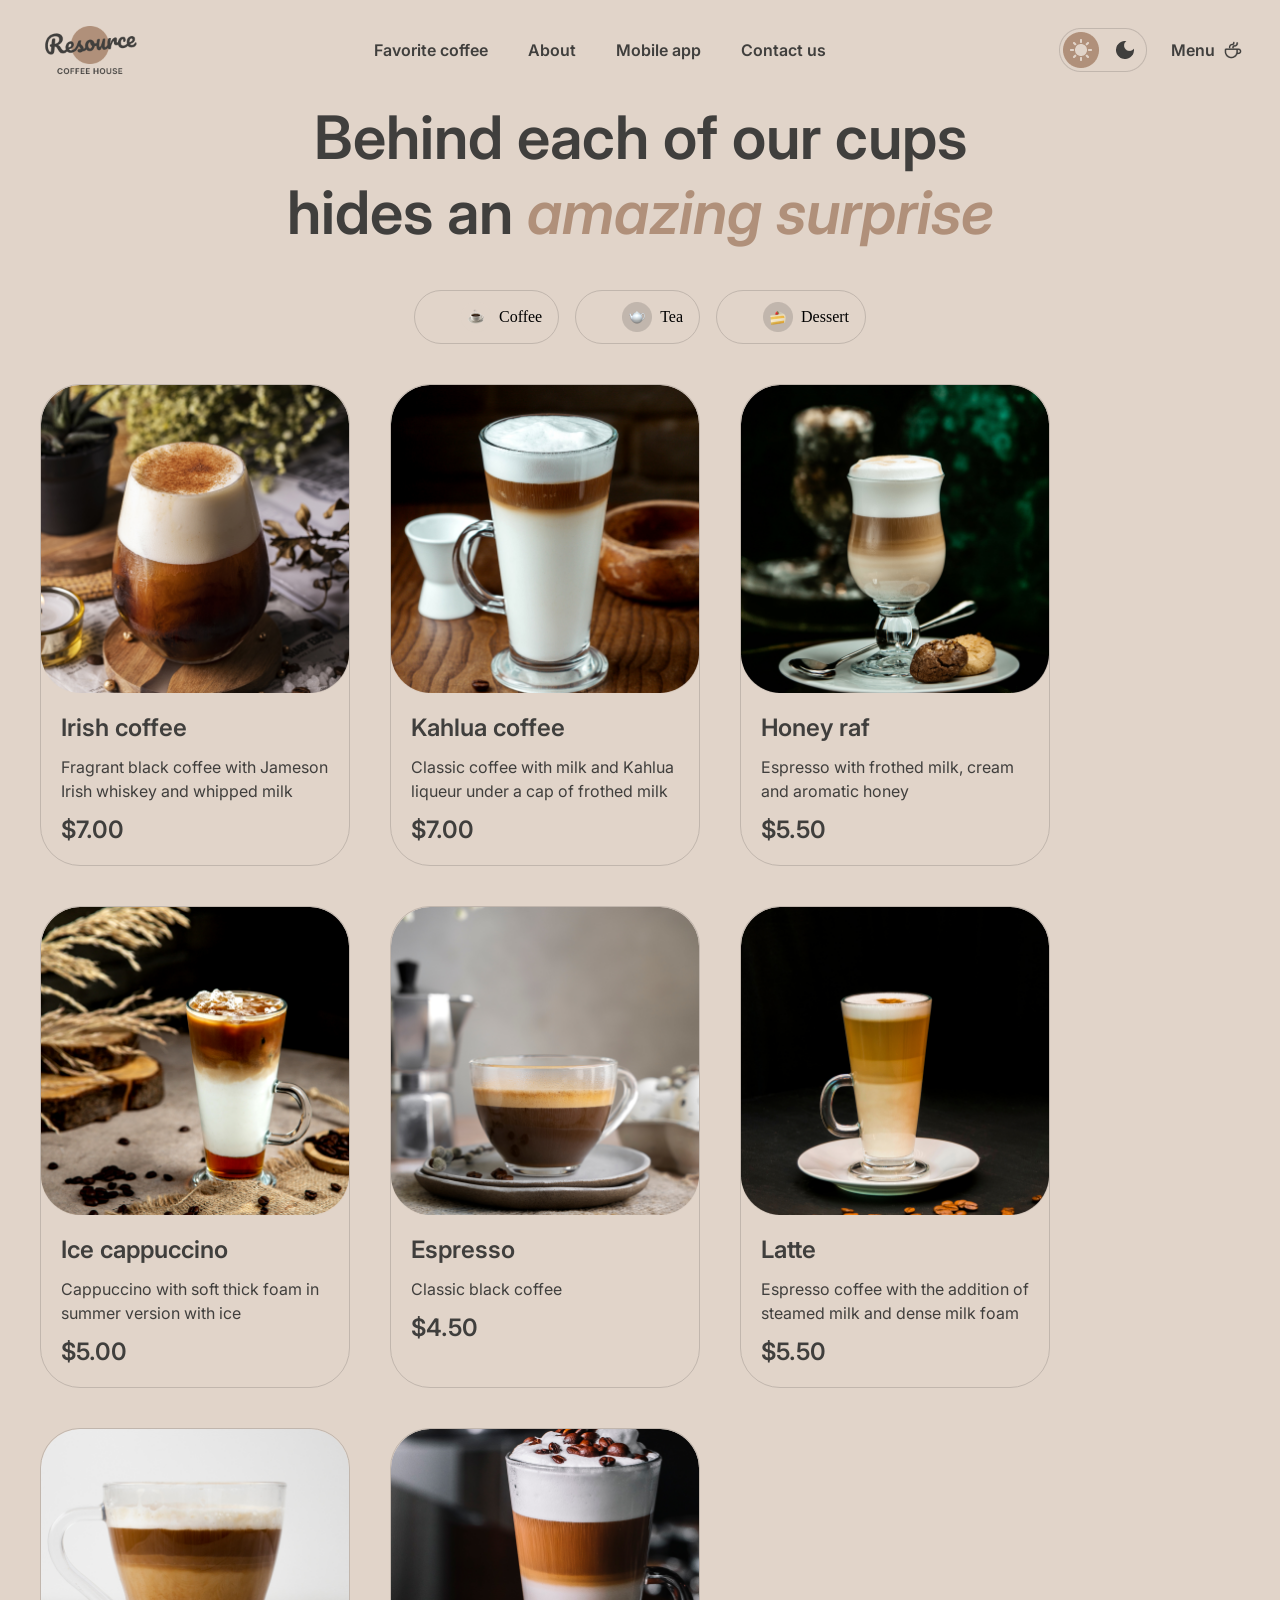
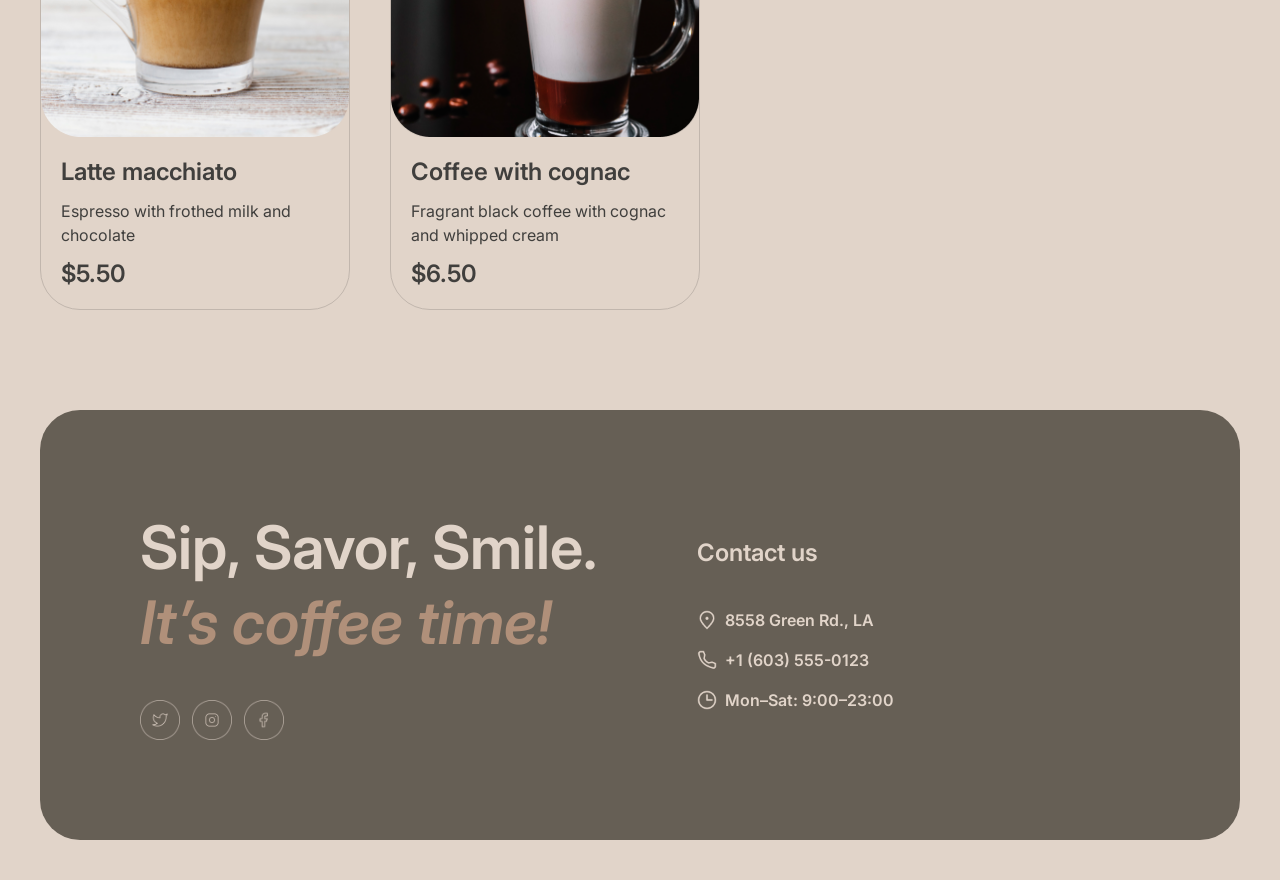
==== menu.html @ 3b25b88a "feat: menu page" ====
<!DOCTYPE html>
<html lang="en">
<head>
    <meta charset="UTF-8">
    <meta name="viewport" content="width=device-width, initial-scale=1.0">
    <title>Coffee House</title>
    <link rel="stylesheet" href="style.css">
    <link rel="preconnect" href="https://fonts.googleapis.com">
    <link rel="preconnect" href="https://fonts.gstatic.com" crossorigin>
    <link href="https://fonts.googleapis.com/css2?family=Inter:ital,opsz,wght@0,14..32,100..900;1,14..32,100..900&display=swap" rel="stylesheet">
</head>
<body>
    <div class="container">
    <header class="header">
            <a class="logo" href="index.html">
                <img src="assets/logo.png" alt="logo Coffee House">
            </a>
            <nav class="nav">
                <ul class="nav-list">
                    <li class="nav-item"><a class="item-link" href="#favorite_coffee">Favorite coffee</a></li>
                    <li class="nav-item"><a class="item-link" href="#about">About</a></li>
                    <li class="nav-item"><a class="item-link" href="#mobile app">Mobile app</a></li>
                    <li class="nav-item"><a class="item-link" href="#contact us">Contact us</a></li>
                </ul>
            </nav>
            <div class="header-actions">
                <button class="theme-button">
                    <img src="assets/Theme switch.png">
                </button>

                <a class="menu-link" href="menu.html">
                <p>Menu</p>
                <img src="assets/coffee-cup.png">
                </a>
            </div>
            
    </header>
    <main class="coffee-menu">
        <h2>
            Behind each of our cups<br> hides an <em>amazing surprise</em>
        </h2>
        <div class="menu-tabs">
            <button class="menu-tab active"><img src="assets/coffee.png" alt="">Coffee</button>
            <button class="menu-tab"><img src="assets/tea.png" alt="">Tea</button>
            <button class="menu-tab"><img src="assets/dessert.png" alt="">Dessert</button>
        </div>
        <div class="coffee-flex">
            <article class="coffee-item">
                <img src="assets/Irish coffee.png" alt="">
                <div class="coffee-item-content">
                    <h3>Irish coffee</h3>
                    <p>Fragrant black coffee with Jameson Irish whiskey and whipped milk</p>
                    <span>$7.00</span>
                </div>
            </article>
            <article class="coffee-item">
                  <img src="assets/Kahlua coffee.png" alt="">
                <div class="coffee-item-content">
                    <h3>Kahlua coffee</h3>
                    <p>Classic coffee with milk and Kahlua liqueur under a cap of frothed milk</p>
                    <span>$7.00</span>
                </div>
            </article>
            <article class="coffee-item">
                  <img src="assets/Honey raf.png" alt="">
                <div class="coffee-item-content">
                    <h3>Honey raf</h3>
                    <p>Espresso with frothed milk, cream and aromatic honey</p>
                    <span>$5.50</span>
                </div>
            </article>
            <article class="coffee-item">
                  <img src="assets/Ice cappuccino.png" alt="">
                <div class="coffee-item-content">
                    <h3>Ice cappuccino</h3>
                    <p>Cappuccino with soft thick foam in summer version with ice</p>
                    <span>$5.00</span>
                </div>
            </article>
            <article class="coffee-item">
                  <img src="assets/Espresso.png" alt="">
                <div class="coffee-item-content">
                    <h3>Espresso</h3>
                    <p>Classic black coffee</p>
                    <span>$4.50</span>
                </div>
            </article>
            <article class="coffee-item">
                  <img src="assets/Latte.png" alt="">
                <div class="coffee-item-content">
                    <h3>Latte</h3>
                    <p>Espresso coffee with the addition of steamed milk and dense milk foam</p>
                    <span>$5.50</span>
                </div>
            </article>
            <article class="coffee-item">
                  <img src="assets/Latte macchiato.png" alt="">
                <div class="coffee-item-content">
                    <h3>Latte macchiato</h3>
                    <p>Espresso with frothed milk and chocolate</p>
                    <span>$5.50</span>
                </div>
            </article>
            <article class="coffee-item">
                  <img src="assets/Coffee with cognac.png" alt="">
                <div class="coffee-item-content">
                    <h3>Coffee with cognac</h3>
                    <p>Fragrant black coffee with cognac and whipped cream</p>
                    <span>$6.50</span>
                </div>
            </article>
        </div>
    </main>
    <footer class="footer">
        <div class="footer-content">
            <div class="footer-social">
                <h2>
                    Sip, Savor, Smile.<br> <em>It’s coffee time!</em>
                </h2>
                 <div class="social-links">
                   <a href=""><img src="assets/twitter.png" alt=""></a>
                   <a href=""><img src="assets/instagram.png" alt=""></a>
                   <a href=""><img src="assets/facebook.png" alt=""></a>

                 </div>

            </div>
            <div class="footer-contact">
                <h3>Contact us</h3>
                <div class="contact">
                    <a href=""><img src="assets/pin-alt.png" alt="" target="_blank">8558 Green Rd.,  LA</a>
                    <a href="tel:+16035550123"><img src="assets/phone.png" alt="">+1 (603) 555-0123</a>
                    <div class="footer-hours"><img src="assets/clock.png" alt="">Mon–Sat: 9:00–23:00</div>
                </div>
            </div>
        </div>
    </footer>
    </div>
</body>
</html>
---- style.css ----
*,
*::before,
*::after {
  box-sizing: border-box;
  margin: 0;
  padding: 0;
}
a {
    text-decoration: none; color: inherit;
}
ul {
    list-style: none;
}
img {
    max-width: 100%;  display: block;
}
button {
    font: inherit; cursor: pointer; border: none; background: none;
}
html {
    scroll-behavior: smooth;
}

body {
    margin: 0;
    background-color: #E1D4C9;
}

.container {
    max-width: 1440px;
    margin: 0 auto;
}

.header {
    display: flex;
    justify-content: space-between;

    width: 94%;

    margin: 20px 40px 20px 40px;

    color: #403F3D;
    font-family: "Inter", sans-serif;
    font-size: 16px;
    font-weight: 600;
    line-height: 150%;

}

.logo {
    width: 100px;
    height: 60px;
}

.nav {
    display: flex;
    align-items: center;
}

.nav-list {
    display: flex;
    align-items: center;
    gap: 40px;
}

.header-actions {
    display: flex;
    gap: 24px;

}

.menu-link {
    display: flex;
    justify-content: center;
    align-items: center;
    gap: 8px;
}

.menu-link img {
    width: 20px;
    height: 20px;
}

.hero {
    background-image: url(assets/hero-banner.png);
    background-size: contain;
    background-position: center;
    background-repeat: no-repeat;

    border-radius: 40px;

    padding: 100px;
    margin-left: 40px;
    margin-right: 40px;
}

.hero-content {
    display: flex;
    flex-direction: column;
    width: 530px;
    gap: 40px;

    font-family: "Inter", sans-serif;

}

h1 {
    font-size: 72px;
    font-weight: 600;
    line-height:  105%;
    color: #E1D4C9;

}

em {
    color: #B0907A;
    font-style: italic;
}

.hero-text {
    font-size: 16px;
    font-weight: 400;
    line-height:  150%;
    color: #E1D4C9;
    font-family: "Inter", sans-serif;

}

.hero-button {
    width: 200px;
    height: 64px;

    border-radius: 100px;

    background-color: #E1D4C9;

    display: flex;
    justify-content: center;
    align-items: center;

    font-family: "Inter", sans-serif;
    font-size: 16px;
    font-weight: 600;
    line-height:  150%;
    
    counter-reset: #403F3D ;
}

.favorite {
    padding: 0 40px;
    margin-top: 100px;
    font-family: "Inter", sans-serif;
}

.favorite h2 {
    font-size: 60px;
    font-weight: 600;
    line-height: 125%;
    
    text-align: center;

    color: #403F3D;;
}

.favorite-slider {
    display: flex;
    justify-content: center;
    align-items: center;

    margin: 0 auto;
    position: relative;


}

.slider-button {
    position: absolute;

    border: 1px solid #665F55;
    border-radius: 100px;
    color: #665F55;

    cursor: pointer;

    width: 60px;
    height: 60px;
}

.slider-button-left {
    left: 0;
}

.slider-button-right {
    right: 0;
}

.coffee-card {
    display: flex;
    justify-content: center;
    align-items: center;
    flex-direction: column;
    gap: 16px;

    text-align: center;

    width: 480px;


}


.coffee-card img {
    width: 480px;
    height: auto;
}

.coffee-text {
    font-size: 16px;
    font-weight: 400;
    line-height:  150%;
    color: #403F3D;
}

.coffee-card h3, .coffee-price {
    font-size: 24px;
    font-weight: 600;
    line-height:  125%;
    color: #403F3D;
}

.coffee-price {
    font-size: 24px;
    font-weight: 600;
    line-height:  125%;
    color: #403F3D;
}

.slider-pagination {
    display: flex;
    justify-content: center;
    gap: 12px;

    margin-top: 40px;
}

.pagination-item {
    display: block;
    
    width: 40px;
    height: 4px;

    border-radius: 100px;

    background-color: #C1B6AD;
}

.pagination-item.active {
    background-color: #665F55;
}

.about {
    margin: 100px 40px 100px 40px;

}

.about h2 {
    font-size: 60px;
    font-weight: 600;
    line-height: 125%;
    font-family: "Inter", sans-serif;
    color: #403F3D;
    letter-spacing: 1.5px;

    text-align: center;
}

.about-images {
    display: grid;
    grid-template-columns: 1fr 1fr;
    gap: 40px;
}

.about-column {
    display: flex;
    flex-direction: column;
    gap: 40px;
}

.about-column img {
    display: block;

    width: 100%;

    border-radius: 20px;

    object-fit: cover;
}

.mobile-app {

    margin: 0 40px;
    

    display: flex;
    align-items: center;
    flex-wrap: wrap;
 
    
    gap: 100px;
}

.mobile-app-content {
    max-width: 630px;

    display: flex;
    flex-direction: column;
    gap: 40px;
}

.mobile-app h2 {
    font-size: 60px;
    font-weight: 600;
    line-height: 125%;
    font-family: "Inter", sans-serif;
    color: #403F3D;
}

.mobile-app p {
    font-size: 16px;
    font-weight: 400;
    line-height:  150%;
    color: #403F3D;
    font-family: "Inter", sans-serif;
}

.app-buttons {
    display: flex;
    gap: 20px;
}

.app-buttons img {
    width: 200px;
}

.mobile-app-image {
    width: 630px;
    height: auto;


}
.mobile-app-image img {
    width: 630px;
    height: auto;
}

.footer {
    margin: 100px 40px 40px 40px;
    padding: 100px;

    background-color: #665F55;
    border-radius: 40px;

    color: #E1D4C9;
}

.footer-content {
    display: flex;
    align-items: center;
    gap: 100px;
}

.footer-social {
    display: flex;
    flex-direction: column;
    gap: 40px;
}

.footer-social h2 {
    font-size: 60px;
    font-weight: 600;
    line-height: 125%;
    font-family: "Inter", sans-serif;
    color: #E1D4C9;

}
.social-links{
    display: flex;
    gap: 12px;
}

.social-links img {
    width: 40px;
    height: auto;
}

.footer-contact {
    display: flex;
    flex-direction: column;
    gap: 40px;

    
}

.contact {
    display: flex;
    flex-direction: column;
    gap: 16px;

    font-family: "Inter", sans-serif;
    font-size: 16px;
    font-weight: 600;
    line-height:  150%;
}

.footer-contact a {
    display: flex;
    align-items: center;
    gap: 8px;
}

.footer-hours {
    display: flex;
    align-items: center;
    gap: 8px;
}

.contact img {
    width: 20px;
    height: auto;
}

.footer-contact h3 {
    font-size: 24px;
    font-weight: 600;
    line-height:  125%;
    font-family: "Inter", sans-serif;
}

.coffee-menu {
    margin: 0 40px 100px 40px;
    display: flex;
    flex-direction: column;
    gap: 40px;
}

.coffee-menu h2 {
    font-size: 60px;
    font-weight: 600;
    line-height: 125%;
    font-family: "Inter", sans-serif;
    color: #403F3D;

    text-align: center;
}

.menu-tabs {
    display: flex;
    justify-content: center;
    align-items: center;
    gap: 16px;
}

.menu-tab {
    display: flex;
    align-items: center;
    gap: 8px;

    border: 1px solid #C1B6AD;
    border-radius: 100px;
    padding: 11px 16px 11px 46px;
}

.coffee-flex {
    display: flex;
    flex-wrap: wrap;
    gap: 40px;
}

.coffee-item {
    max-width: 310px;

    border: 1px solid #C1B6AD;
    border-radius: 40px;

    overflow: hidden;
}

.coffee-item img {
    display: block;

    width: 310px;
    height: auto;

    object-fit: cover;
}


.coffee-item h3 {
    font-size: 24px;
    font-weight: 600;
    line-height:  125%;
    font-family: "Inter", sans-serif;
    color: #403F3D;
}

.coffee-item p {
    font-size: 16px;
    font-weight: 400;
    line-height:  150%;
    color: #403F3D;
    font-family: "Inter", sans-serif;
}

.coffee-item span {
    font-size: 24px;
    font-weight: 600;
    line-height:  125%;
    color: #403F3D;
    font-family: "Inter", sans-serif;
}

.coffee-item-content {
    display: flex;
    flex-direction: column;
    gap: 12px;

    margin: 20px;
}
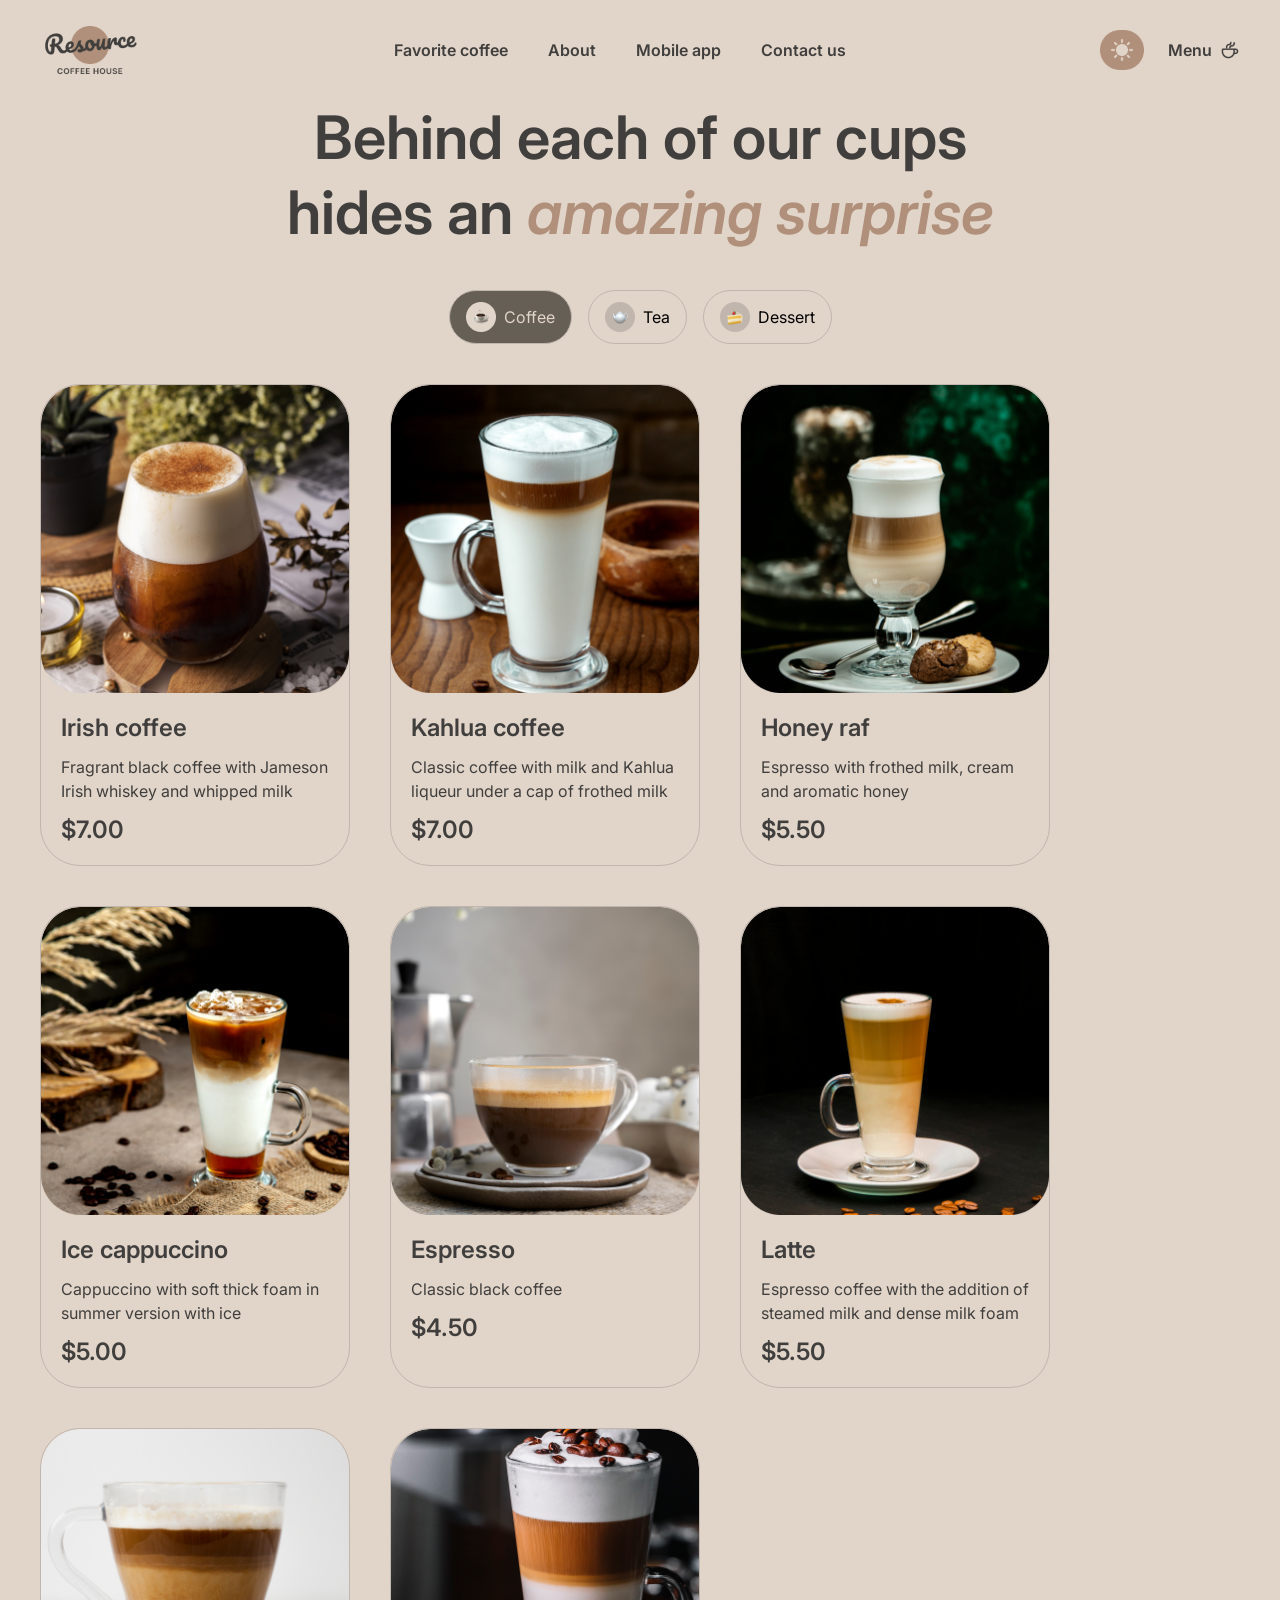
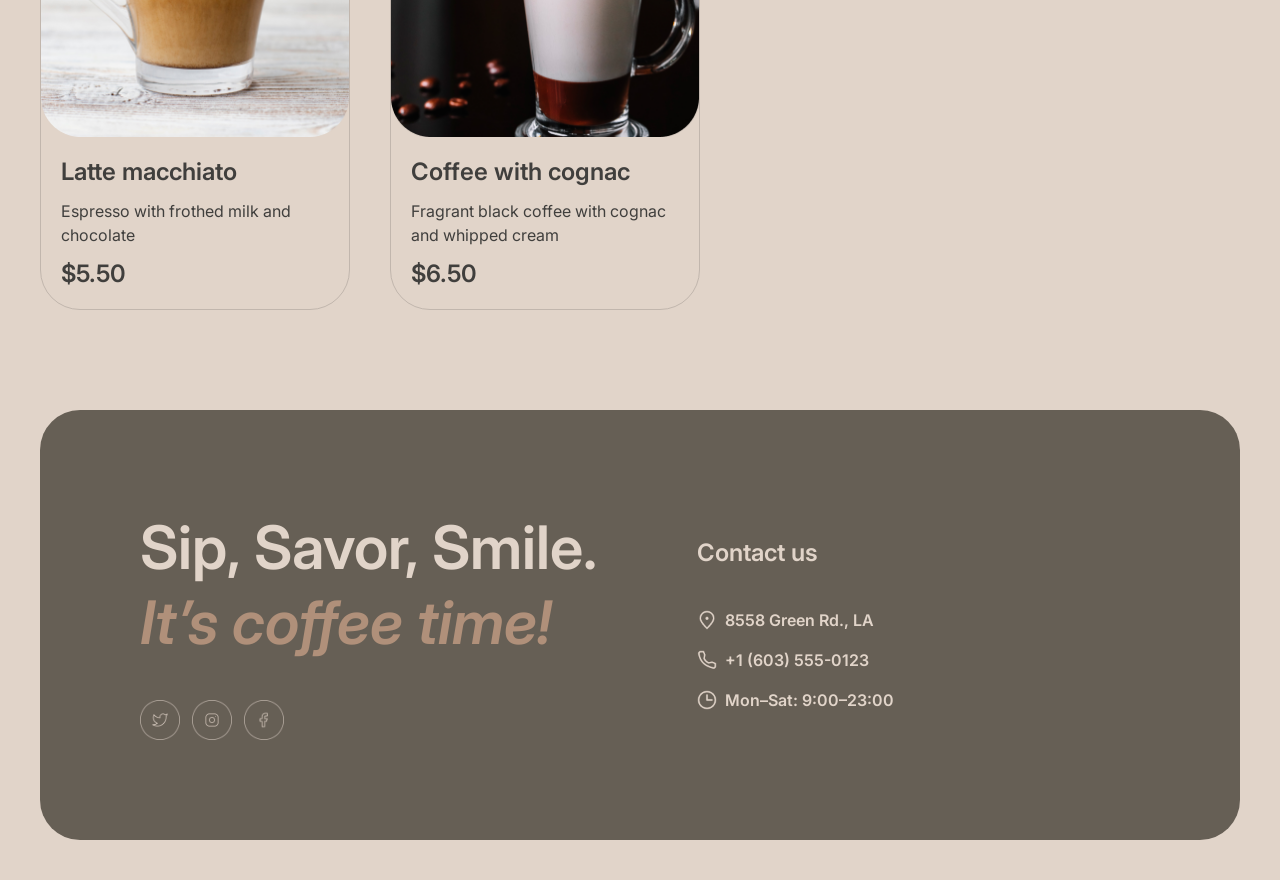
==== commit 57777c93: "feat: add responsive layout" ====
--- a/menu.html
+++ b/menu.html
@@ -17,10 +17,10 @@
             </a>
             <nav class="nav">
                 <ul class="nav-list">
-                    <li class="nav-item"><a class="item-link" href="#favorite_coffee">Favorite coffee</a></li>
-                    <li class="nav-item"><a class="item-link" href="#about">About</a></li>
-                    <li class="nav-item"><a class="item-link" href="#mobile app">Mobile app</a></li>
-                    <li class="nav-item"><a class="item-link" href="#contact us">Contact us</a></li>
+                    <li class="nav-item"><a class="item-link" href="index.html#favorite_coffee">Favorite coffee</a></li>
+                    <li class="nav-item"><a class="item-link" href="index.html#about">About</a></li>
+                    <li class="nav-item"><a class="item-link" href="index.html#mobile app">Mobile app</a></li>
+                    <li class="nav-item"><a class="item-link" href="index.html#contact us">Contact us</a></li>
                 </ul>
             </nav>
             <div class="header-actions">
@@ -32,12 +32,16 @@
                 <p>Menu</p>
                 <img src="assets/coffee-cup.png">
                 </a>
+                <button class="burger">
+                <img src="assets/button-icon-burger.png" alt="menu_реализовать_по-другому">
+            </button>
             </div>
+            
             
     </header>
     <main class="coffee-menu">
         <h2>
-            Behind each of our cups<br> hides an <em>amazing surprise</em>
+            Behind each of our cups hides an <em>amazing surprise</em>
         </h2>
         <div class="menu-tabs">
             <button class="menu-tab active"><img src="assets/coffee.png" alt="">Coffee</button>
@@ -77,7 +81,7 @@
                     <span>$5.00</span>
                 </div>
             </article>
-            <article class="coffee-item">
+            <article class="coffee-item mobile-hidden">
                   <img src="assets/Espresso.png" alt="">
                 <div class="coffee-item-content">
                     <h3>Espresso</h3>
@@ -85,7 +89,7 @@
                     <span>$4.50</span>
                 </div>
             </article>
-            <article class="coffee-item">
+            <article class="coffee-item mobile-hidden">
                   <img src="assets/Latte.png" alt="">
                 <div class="coffee-item-content">
                     <h3>Latte</h3>
@@ -93,7 +97,7 @@
                     <span>$5.50</span>
                 </div>
             </article>
-            <article class="coffee-item">
+            <article class="coffee-item mobile-hidden">
                   <img src="assets/Latte macchiato.png" alt="">
                 <div class="coffee-item-content">
                     <h3>Latte macchiato</h3>
@@ -101,7 +105,7 @@
                     <span>$5.50</span>
                 </div>
             </article>
-            <article class="coffee-item">
+            <article class="coffee-item mobile-hidden">
                   <img src="assets/Coffee with cognac.png" alt="">
                 <div class="coffee-item-content">
                     <h3>Coffee with cognac</h3>
@@ -109,6 +113,7 @@
                     <span>$6.50</span>
                 </div>
             </article>
+            <img class="rotating-arrow" src="assets/button-icon-dark.png" alt="">
         </div>
     </main>
     <footer class="footer">
--- a/style.css
+++ b/style.css
@@ -35,7 +35,7 @@
     display: flex;
     justify-content: space-between;
 
-    width: 94%;
+    width: auto;
 
     margin: 20px 40px 20px 40px;
 
@@ -69,6 +69,12 @@
 
 }
 
+.theme-button img {
+    width: 44px;
+    
+
+}
+
 .menu-link {
     display: flex;
     justify-content: center;
@@ -83,7 +89,7 @@
 
 .hero {
     background-image: url(assets/hero-banner.png);
-    background-size: contain;
+    background-size: cover;
     background-position: center;
     background-repeat: no-repeat;
 
@@ -97,7 +103,7 @@
 .hero-content {
     display: flex;
     flex-direction: column;
-    width: 530px;
+    max-width: 530px;
     gap: 40px;
 
     font-family: "Inter", sans-serif;
@@ -143,7 +149,7 @@
     font-weight: 600;
     line-height:  150%;
     
-    counter-reset: #403F3D ;
+    color: #403F3D ;
 }
 
 .favorite {
@@ -203,7 +209,7 @@
 
     text-align: center;
 
-    width: 480px;
+    width: 100%;
 
 
 }
@@ -342,17 +348,6 @@
     width: 200px;
 }
 
-.mobile-app-image {
-    width: 630px;
-    height: auto;
-
-
-}
-.mobile-app-image img {
-    width: 630px;
-    height: auto;
-}
-
 .footer {
     margin: 100px 40px 40px 40px;
     padding: 100px;
@@ -367,6 +362,7 @@
     display: flex;
     align-items: center;
     gap: 100px;
+    flex-wrap: wrap;
 }
 
 .footer-social {
@@ -451,6 +447,10 @@
     color: #403F3D;
 
     text-align: center;
+
+    max-width: 800px;
+
+    margin: 0 auto;
 }
 
 .menu-tabs {
@@ -458,6 +458,8 @@
     justify-content: center;
     align-items: center;
     gap: 16px;
+    
+    font-family: "Inter", sans-serif;
 }
 
 .menu-tab {
@@ -467,7 +469,12 @@
 
     border: 1px solid #C1B6AD;
     border-radius: 100px;
-    padding: 11px 16px 11px 46px;
+    padding: 11px 16px 11px;
+}
+
+.menu-tab.active {
+    color: #E1D4C9;
+    background-color: #665F55;
 }
 
 .coffee-flex {
@@ -525,4 +532,224 @@
     gap: 12px;
 
     margin: 20px;
-}+}
+
+.burger {
+    display: none;
+}
+
+
+
+.hero-button img {
+    display: none;
+}
+
+.rotating-arrow {
+    display: none;
+}
+
+
+@media (max-width: 768px) {
+
+    
+    .burger {
+        display: block;
+    }
+
+    .menu-link {
+        display: none;
+    }
+
+    .nav {
+        display: none;
+    }
+
+
+    .hero {
+        margin: 0 40px;
+    }
+    .hero-button img {
+        display: inherit;
+        margin-left: 8px;
+
+        width: 20px;
+    }
+
+    .about-images {
+        display: flex;
+        flex-direction: column;
+        gap: 40px;
+
+        max-width: 680px;
+    }
+
+    .about-column:first-child img:last-child {
+        display: none;
+    }
+
+    .about-column:last-child img:first-child {
+        display: none;
+    }
+    .mobile-app {
+        width: auto;
+    }
+    .mobile-app-content {
+        width: 100%;
+        max-width: none;
+    }
+
+    .mobile-app-image {
+       width: 100%;
+       max-width: 100%;
+    }
+
+    .mobile-app-image img {
+       width: 100%;
+       max-width: 100%;
+       height: auto;
+    }
+    .mobile-hidden {
+        display: none;
+    }
+    .rotating-arrow {
+        display: block;
+        width: 60px;
+        margin: auto;
+        padding-top: 24px;
+    }
+}
+
+    @media (max-width: 380px) {
+
+    .header {
+        margin: 20px 16px;
+    }
+
+    .hero {
+        margin: 60px 16px;
+        min-height: 550px;
+        padding: 0;
+
+        border-radius: 20px;
+    }
+
+    .hero-content {
+        padding: 60px 24px;
+    }
+
+    .hero h1 {
+        font-size: 42px;
+        font-weight: 600;
+        line-height: 115%;
+
+    }
+
+  
+    .favorite {
+        padding: 0 16px;
+    }
+
+    .favorite h2 {
+        font-size: 32px;
+        font-weight: 600;
+        line-height: 125%;
+    }
+    .coffee-flex {
+        flex-direction: column;
+        gap: 20px;
+    }
+
+    .about {
+        margin: 100px 16px 0 16px;
+
+    }
+
+    .about h2 {
+        font-size: 32px;
+        font-size: 32px;
+        font-weight: 600;
+        line-height: 125%;
+        text-align: left;
+    }
+
+
+    .about-column img {
+        height: 590px;
+    }
+
+    .mobile-app {
+        display: flex;
+        flex-direction: column;
+        flex-wrap: nowrap;
+
+        width: auto;
+        margin: 100px 16px 0 16px;
+        gap: 40px;
+    }
+
+    .mobile-app h2 {
+        font-size: 32px;
+        font-size: 32px;
+        font-weight: 600;
+        line-height: 125%;
+    }
+
+    .footer {
+        margin: 100px 16px 0 16px;
+
+        padding: 40px 24px;
+
+        border-radius: 20px;
+    }
+
+    .footer-social h2 {
+        font-size: 32px;
+        font-size: 32px;
+        font-weight: 600;
+        line-height: 125%;
+    }
+
+    .footer-content {
+        gap: 40px;
+    }
+    .slider-button {
+        display: none;
+    }
+    .coffee-card {
+        width: 100%;
+}
+
+    .coffee-card img {
+        width: 100%;
+        height: auto;
+}
+    .app-buttons {
+        flex-direction: column;
+        gap: 12px;
+}
+
+    .app-buttons img {
+        width: 200px;
+}
+    .menu-tabs {
+        gap: 8px;
+    }
+
+    .menu-tab {
+        padding-left: 8px;
+    }
+    .coffee-menu h2 {
+        font-size: 32px;
+        font-size: 32px;
+        font-weight: 600;
+        line-height: 125%;
+    }
+    .coffee-menu {
+        margin: 16px;
+    }
+
+
+
+}
+
+  
